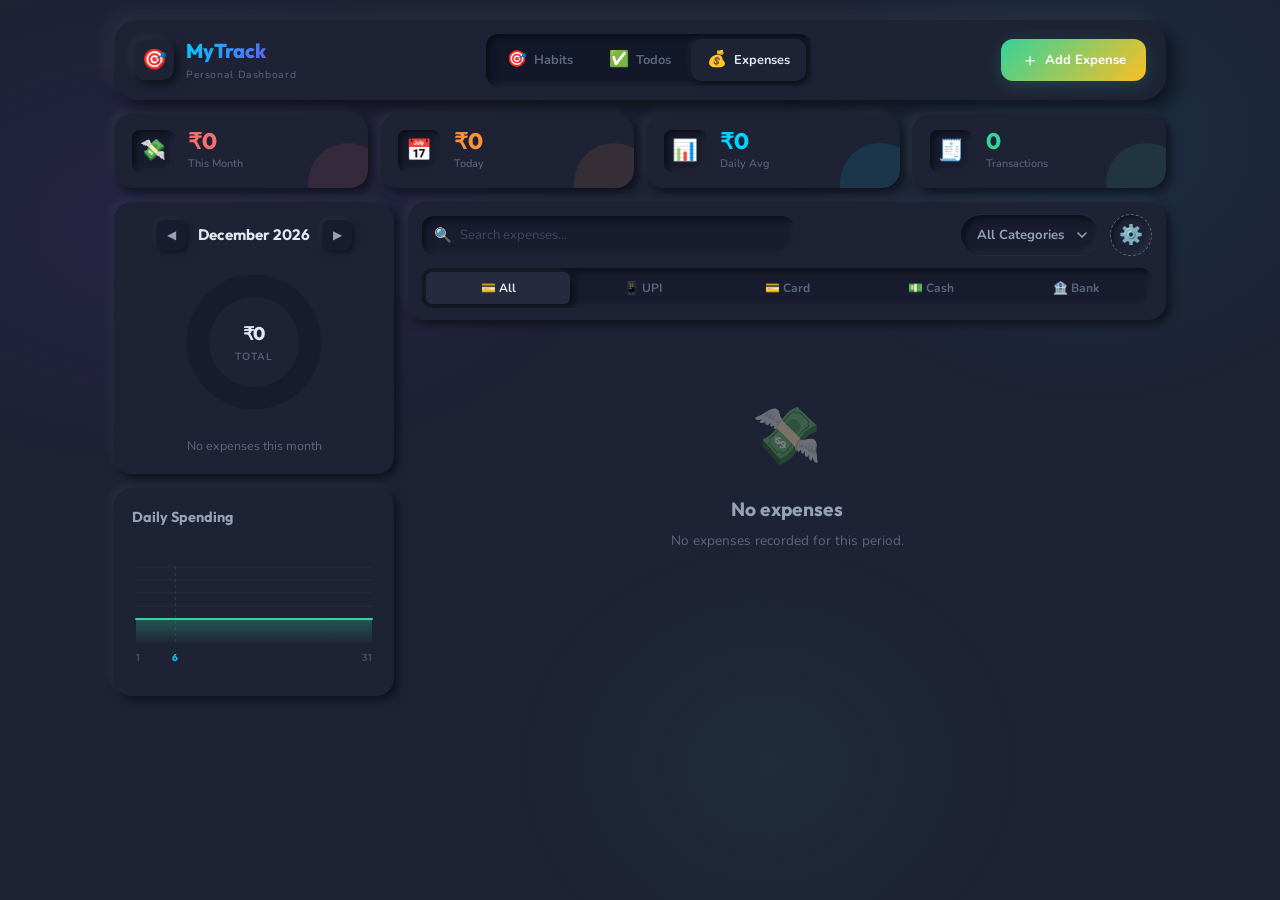
==== expenses.html @ 6739857d "Daily Spending -> Perfection ✨" ====
<!DOCTYPE html>
<html lang="en">

<head>
  <meta charset="UTF-8">
  <meta name="viewport" content="width=device-width, initial-scale=1.0">
  <title>MyTrack — Expenses</title>
  <link rel="stylesheet" href="shared.css">
  <link rel="stylesheet" href="expenses.css">
  <link rel="icon" type="image/png" href="icon-192.png">
  <link rel="manifest" href="manifest.json">
  <meta name="theme-color" content="#0f172a">
  <link rel="apple-touch-icon" href="icon-192.png">
</head>

<body>
  <div class="app">

    <nav class="topnav">
      <a href="index.html" class="topnav__brand">
        <div class="topnav__logo">🎯</div>
        <div>
          <div class="topnav__name">MyTrack</div>
          <div class="topnav__tagline">Personal Dashboard</div>
        </div>
      </a>
      <div class="topnav__links">
        <a href="index.html" class="topnav__link"><span class="topnav__link-icon">🎯</span><span>Habits</span></a>
        <a href="todos.html" class="topnav__link"><span class="topnav__link-icon">✅</span><span>Todos</span></a>
        <a href="expenses.html" class="topnav__link active"><span
            class="topnav__link-icon">💰</span><span>Expenses</span></a>
      </div>
      <button class="btn-primary" id="btnAddExp"
        style="background:var(--grad-money);box-shadow:0 4px 18px var(--green-dim);">
        <span style="font-size:1.1rem;font-weight:300">＋</span> Add Expense
      </button>
    </nav>

    <!-- SUMMARY CARDS -->
    <section class="exp-stats" id="expStats">
      <div class="estat estat--spent">
        <div class="estat__icon">💸</div>
        <div>
          <div class="estat__value" id="statSpent">₹0</div>
          <div class="estat__label">This Month</div>
        </div>
        <div class="estat__glow"></div>
      </div>
      <div class="estat estat--today">
        <div class="estat__icon">📅</div>
        <div>
          <div class="estat__value" id="statToday">₹0</div>
          <div class="estat__label">Today</div>
        </div>
        <div class="estat__glow"></div>
      </div>
      <div class="estat estat--avg">
        <div class="estat__icon">📊</div>
        <div>
          <div class="estat__value" id="statAvg">₹0</div>
          <div class="estat__label">Daily Avg</div>
        </div>
        <div class="estat__glow"></div>
      </div>
      <div class="estat estat--count">
        <div class="estat__icon">🧾</div>
        <div>
          <div class="estat__value" id="statCount">0</div>
          <div class="estat__label">Transactions</div>
        </div>
        <div class="estat__glow"></div>
      </div>
    </section>

    <!-- MONTH NAV + MAIN CONTENT -->
    <div class="exp-layout">

      <!-- LEFT: chart + breakdown -->
      <div class="exp-left">
        <div class="exp-card" id="chartCard">
          <div class="exp-card__header">
            <div class="month-nav">
              <button class="month-btn" id="prevMonth">◀</button>
              <span class="month-label" id="monthLabel">March 2026</span>
              <button class="month-btn" id="nextMonth">▶</button>
            </div>
          </div>
          <!-- Donut chart -->
          <div class="donut-wrap">
            <svg id="donutSvg" viewBox="0 0 200 200" class="donut-svg"></svg>
            <div class="donut-center">
              <div class="donut-total" id="donutTotal">₹0</div>
              <div class="donut-label">Total</div>
            </div>
          </div>
          <!-- Legend -->
          <div class="chart-legend" id="chartLegend"></div>
        </div>

        <!-- Line chart - daily -->
        <div class="exp-card" id="barCard">
          <div class="exp-card__title">Daily Spending</div>
          <div class="line-chart-wrap" id="lineChartWrap">
            <svg id="lineChartSvg" class="line-chart-svg"></svg>
            <div class="line-chart-labels" id="lineChartLabels"></div>
            <div class="line-tooltip" id="lineTooltip"></div>
          </div>
        </div>
      </div>

      <div class="exp-right">
        <div class="exp-filters">
          <div style="display: flex; gap: 10px; align-items: center; width: 100%; flex-wrap: wrap;">
            <div class="search-wrap" style="flex: 1; min-width: 180px; margin: 0;">
              <span class="search-icon">🔍</span>
              <input type="text" id="searchExp" class="search-input" placeholder="Search expenses…">
            </div>

            <div style="display: flex; gap: 10px; flex: 1; min-width: 180px; justify-content: flex-end;">
              <select id="filterCatSelect" class="cat-filter-select" title="Filter by Category" style="flex: 1;">
                <option value="all">All Categories</option>
              </select>

              <button class="filter-chip" id="btnManageCats" title="Manage Categories"
                style="background:transparent;border:1px dashed var(--t3);color:var(--t2);width:42px;height:42px;padding:0;display:flex;align-items:center;justify-content:center;font-size:1.2rem;margin:0;border-radius:50%;line-height:1;flex-shrink:0;">⚙️</button>
            </div>
          </div>

          <div class="pay-segment" id="payFilterBtns">
            <button class="pay-seg-btn active" data-pay="all" title="All Payments">💳 All</button>
            <button class="pay-seg-btn" data-pay="upi" title="UPI">📱 UPI</button>
            <button class="pay-seg-btn" data-pay="card" title="Card">💳 Card</button>
            <button class="pay-seg-btn" data-pay="cash" title="Cash">💵 Cash</button>
            <button class="pay-seg-btn" data-pay="netbanking" title="NetBanking" style="border-right: none;">🏦
              Bank</button>
          </div>
        </div>

        <div id="expList"></div>
      </div>
    </div>
  </div>

  <!-- MODAL -->
  <div class="modal-overlay" id="expModal">
    <div class="modal">
      <button class="modal__close" id="modalClose">✕</button>
      <h2 class="modal__title" id="expModalTitle">Add Expense</h2>

      <div style="display:grid;grid-template-columns:1fr 1fr;gap:12px;">
        <div class="modal__field" style="grid-column:1/-1">
          <label class="modal__label">Description</label>
          <input class="modal__input" type="text" id="expDesc" placeholder="e.g. Lunch at cafe">
        </div>
        <div class="modal__field">
          <label class="modal__label">Amount (₹)</label>
          <input class="modal__input" type="number" id="expAmount" placeholder="0.00" min="0" step="0.01">
        </div>
        <div class="modal__field">
          <label class="modal__label">Date</label>
          <input class="modal__input" type="date" id="expDate">
        </div>
        <div class="modal__field">
          <label class="modal__label">Category</label>
          <select class="modal__select" id="expCat"></select>
        </div>
        <div class="modal__field">
          <label class="modal__label">Payment</label>
          <select class="modal__select" id="expPayment">
            <option value="cash">💵 Cash</option>
            <option value="upi">📱 UPI</option>
            <option value="card">💳 Card</option>
            <option value="netbanking">🏦 Net Banking</option>
          </select>
        </div>
        <div class="modal__field" style="grid-column:1/-1">
          <label class="modal__label">Notes (optional)</label>
          <input class="modal__input" type="text" id="expNotes" placeholder="Any extra detail…">
        </div>
      </div>

      <div class="modal__actions">
        <button class="modal__btn modal__btn--cancel" id="expCancel">Cancel</button>
        <button class="modal__btn modal__btn--primary" id="expSave" style="background:var(--grad-money);">Save</button>
      </div>
    </div>
  </div>

  <!-- CATEGORY MANAGEMENT MODAL -->
  <div class="modal-overlay" id="catModal">
    <div class="modal" style="max-height: 85vh; display: flex; flex-direction: column;">
      <button class="modal__close" id="catModalClose">✕</button>
      <h2 class="modal__title">Manage Categories</h2>

      <div id="catManageList"
        style="flex: 1; overflow-y: auto; display: flex; flex-direction: column; gap: 10px; margin-bottom: 20px; padding-right: 4px;">
        <!-- JS fills this dynamically -->
      </div>

      <button class="modal__btn modal__btn--primary" id="btnAddNewCat"
        style="background:var(--grad-primary);width:100%;">＋ Add New Category</button>
    </div>
  </div>

  <script src="db.js"></script>
  <script>
    if ('serviceWorker' in navigator) {
      navigator.serviceWorker.register('sw.js').catch(err => console.error(err));
    }
  </script>
  <script src="expenses.js"></script>
</body>

</html>
---- shared.css ----
/* ============================================================
   MYTRACK SUITE — Shared Design System
   Dark Neumorphism  |  Outfit + Nunito
   ============================================================ */
@import url('https://fonts.googleapis.com/css2?family=Outfit:wght@400;500;600;700;800&family=Nunito:wght@300;400;500;600;700&display=swap');

:root {
  --bg: #1e2235;
  --bg-raised: #252a3f;
  --bg-deep: #181c2e;
  --bg-deeper: #13172a;

  --sh-light: rgba(255, 255, 255, 0.055);
  --sh-dark: rgba(0, 0, 0, 0.52);
  --neu-out: 8px 8px 18px var(--sh-dark), -8px -8px 18px var(--sh-light);
  --neu-out-sm: 4px 4px 10px var(--sh-dark), -4px -4px 10px var(--sh-light);
  --neu-out-xs: 2px 2px 6px var(--sh-dark), -2px -2px 6px var(--sh-light);
  --neu-in: inset 5px 5px 12px var(--sh-dark), inset -5px -5px 12px var(--sh-light);
  --neu-in-sm: inset 3px 3px 7px var(--sh-dark), inset -3px -3px 7px var(--sh-light);
  --neu-in-xs: inset 2px 2px 4px var(--sh-dark), inset -2px -2px 4px var(--sh-light);

  --cyan: #00d4ff;
  --cyan-dim: rgba(0, 212, 255, 0.18);
  --cyan-glow: rgba(0, 212, 255, 0.30);
  --purple: #7c3aed;
  --purple-dim: rgba(124, 58, 237, 0.18);
  --green: #34d399;
  --green-dim: rgba(52, 211, 153, 0.20);
  --green-glow: rgba(52, 211, 153, 0.30);
  --orange: #fb923c;
  --orange-dim: rgba(251, 146, 60, 0.20);
  --pink: #f472b6;
  --pink-dim: rgba(244, 114, 182, 0.20);
  --red: #f87171;
  --red-dim: rgba(248, 113, 113, 0.20);
  --yellow: #fbbf24;
  --yellow-dim: rgba(251, 191, 36, 0.20);

  --grad-primary: linear-gradient(135deg, #00d4ff, #7c3aed);
  --grad-success: linear-gradient(135deg, #34d399, #00d4ff);
  --grad-fire: linear-gradient(135deg, #fb923c, #f87171);
  --grad-money: linear-gradient(135deg, #34d399, #fbbf24);
  --grad-todo: linear-gradient(135deg, #f472b6, #7c3aed);

  --t1: #e2e8f0;
  --t2: #94a3b8;
  --t3: #5a6880;
  --t4: #3d4a60;

  --r-xs: 8px;
  --r-sm: 12px;
  --r-md: 18px;
  --r-lg: 24px;
  --r-xl: 32px;
  --ease: cubic-bezier(0.4, 0, 0.2, 1);
  --spring: cubic-bezier(0.34, 1.56, 0.64, 1);
}

*,
*::before,
*::after {
  margin: 0;
  padding: 0;
  box-sizing: border-box;
}

html {
  font-size: 16px;
  scroll-behavior: smooth;
}

body {
  font-family: 'Nunito', sans-serif;
  background: var(--bg);
  color: var(--t1);
  min-height: 100vh;
  overflow-x: hidden;
  line-height: 1.6;
}

body::before {
  content: '';
  position: fixed;
  inset: 0;
  background: radial-gradient(ellipse 55% 45% at 15% 25%, rgba(124, 58, 237, 0.09) 0%, transparent 60%), radial-gradient(ellipse 45% 55% at 85% 15%, rgba(0, 212, 255, 0.07) 0%, transparent 55%), radial-gradient(ellipse 40% 50% at 60% 85%, rgba(52, 211, 153, 0.06) 0%, transparent 50%);
  pointer-events: none;
  z-index: 0;
}

h1,
h2,
h3,
h4 {
  font-family: 'Outfit', sans-serif;
  line-height: 1.2;
}

::-webkit-scrollbar {
  width: 5px;
}

::-webkit-scrollbar-track {
  background: var(--bg-deeper);
}

::-webkit-scrollbar-thumb {
  background: var(--bg-raised);
  border-radius: 10px;
}

::-webkit-scrollbar-thumb:hover {
  background: var(--purple);
}

/* ── APP SHELL ── */
.app {
  position: relative;
  z-index: 1;
  max-width: 1100px;
  margin: 0 auto;
  padding: 20px 24px 60px;
  min-height: 100vh;
}

/* ── TOP NAV ── */
.topnav {
  display: flex;
  align-items: center;
  justify-content: space-between;
  padding: 14px 20px;
  margin-bottom: 14px;
  background: var(--bg);
  border-radius: var(--r-lg);
  box-shadow: var(--neu-out);
  animation: slideDown 0.45s var(--ease) both;
}

@keyframes slideDown {
  from {
    opacity: 0;
    transform: translateY(-14px);
  }

  to {
    opacity: 1;
    transform: translateY(0);
  }
}

.topnav__brand {
  display: flex;
  align-items: center;
  gap: 12px;
  text-decoration: none;
}

.topnav__logo {
  width: 40px;
  height: 40px;
  background: var(--bg);
  border-radius: var(--r-sm);
  box-shadow: var(--neu-out-sm);
  display: flex;
  align-items: center;
  justify-content: center;
  font-size: 20px;
}

.topnav__name {
  font-family: 'Outfit', sans-serif;
  font-size: 1.25rem;
  font-weight: 800;
  background: var(--grad-primary);
  -webkit-background-clip: text;
  -webkit-text-fill-color: transparent;
  background-clip: text;
}

.topnav__tagline {
  font-size: 0.65rem;
  color: var(--t3);
  letter-spacing: 0.06em;
}

.topnav__links {
  display: flex;
  gap: 4px;
  background: var(--bg-deeper);
  border-radius: var(--r-sm);
  padding: 5px;
  box-shadow: var(--neu-in-sm);
}

.topnav__link {
  display: flex;
  align-items: center;
  gap: 7px;
  padding: 8px 16px;
  border-radius: 10px;
  text-decoration: none;
  color: var(--t3);
  font-family: 'Nunito', sans-serif;
  font-weight: 700;
  font-size: 0.8rem;
  transition: all 0.25s var(--ease);
  white-space: nowrap;
}

.topnav__link:hover {
  color: var(--t2);
}

.topnav__link.active {
  background: var(--bg);
  color: var(--t1);
  box-shadow: var(--neu-out-xs);
}

.topnav__link-icon {
  font-size: 1rem;
}

/* ── PAGE HEADER ── */
.page-header {
  display: flex;
  align-items: center;
  justify-content: space-between;
  margin-bottom: 16px;
  animation: fadeUp 0.4s var(--ease) both;
}

.page-title {
  font-family: 'Outfit', sans-serif;
  font-size: 1.6rem;
  font-weight: 800;
  letter-spacing: -0.02em;
}

.page-subtitle {
  font-size: 0.78rem;
  color: var(--t3);
  margin-top: 2px;
}

@keyframes fadeUp {
  from {
    opacity: 0;
    transform: translateY(10px);
  }

  to {
    opacity: 1;
    transform: translateY(0);
  }
}

/* ── BTN PRIMARY ── */
.btn-primary {
  display: flex;
  align-items: center;
  gap: 6px;
  padding: 9px 20px;
  border: none;
  border-radius: var(--r-sm);
  color: #fff;
  font-family: 'Nunito', sans-serif;
  font-weight: 700;
  font-size: 0.82rem;
  cursor: pointer;
  transition: all 0.3s var(--ease);
  box-shadow: var(--neu-out-sm);
}

.btn-primary:hover {
  transform: translateY(-2px);
}

.btn-primary:active {
  transform: translateY(0);
}

/* ── MODAL ── */
.modal-overlay {
  position: fixed;
  inset: 0;
  background: rgba(10, 12, 24, 0.88);
  backdrop-filter: blur(10px);
  display: flex;
  align-items: center;
  justify-content: center;
  z-index: 1000;
  opacity: 0;
  visibility: hidden;
  transition: all 0.3s var(--ease);
}

.modal-overlay.open {
  opacity: 1;
  visibility: visible;
}

.modal {
  background: var(--bg);
  border-radius: var(--r-xl);
  padding: 32px;
  box-shadow: var(--neu-out), 0 30px 70px rgba(0, 0, 0, 0.55);
  width: 90%;
  max-width: 520px;
  transform: scale(0.9) translateY(20px);
  transition: transform 0.38s var(--spring);
  position: relative;
  max-height: 90vh;
  overflow-y: auto;
}

.modal-overlay.open .modal {
  transform: scale(1) translateY(0);
}

.modal__close {
  position: absolute;
  top: 16px;
  right: 16px;
  width: 30px;
  height: 30px;
  border: none;
  border-radius: 8px;
  background: var(--bg-deep);
  color: var(--t3);
  box-shadow: var(--neu-out-xs);
  font-size: 11px;
  cursor: pointer;
  display: flex;
  align-items: center;
  justify-content: center;
  transition: all 0.2s var(--ease);
}

.modal__close:hover {
  color: var(--t1);
  box-shadow: var(--neu-in-xs);
}

.modal__title {
  font-family: 'Outfit', sans-serif;
  font-size: 1.35rem;
  font-weight: 800;
  margin-bottom: 20px;
  background: var(--grad-primary);
  -webkit-background-clip: text;
  -webkit-text-fill-color: transparent;
  background-clip: text;
}

.modal__field {
  margin-bottom: 16px;
}

.modal__label {
  display: block;
  font-size: 0.7rem;
  font-weight: 700;
  color: var(--t3);
  text-transform: uppercase;
  letter-spacing: 0.1em;
  margin-bottom: 7px;
}

.modal__input,
.modal__select,
.modal__textarea {
  width: 100%;
  padding: 11px 14px;
  border: none;
  border-radius: var(--r-sm);
  background: var(--bg-deep);
  box-shadow: var(--neu-in-sm);
  color: var(--t1);
  font-family: 'Nunito', sans-serif;
  font-size: 0.9rem;
  transition: all 0.3s var(--ease);
  outline: none;
}

.modal__input:focus,
.modal__select:focus,
.modal__textarea:focus {
  box-shadow: var(--neu-in-sm), 0 0 0 2px var(--cyan-dim);
}

.modal__input::placeholder,
.modal__textarea::placeholder {
  color: var(--t4);
}

.modal__select {
  cursor: pointer;
  appearance: none;
  background-image: url("data:image/svg+xml,%3Csvg xmlns='http://www.w3.org/2000/svg' width='12' height='8' viewBox='0 0 12 8'%3E%3Cpath d='M1 1l5 5 5-5' stroke='%235a6880' stroke-width='1.5' fill='none' stroke-linecap='round'/%3E%3C/svg%3E");
  background-repeat: no-repeat;
  background-position: right 14px center;
}

.modal__select option {
  background: var(--bg-deep);
}

.modal__textarea {
  resize: vertical;
  min-height: 80px;
}

.modal__actions {
  display: flex;
  gap: 10px;
  margin-top: 20px;
}

.modal__btn {
  flex: 1;
  padding: 12px;
  border: none;
  border-radius: var(--r-sm);
  font-family: 'Nunito', sans-serif;
  font-weight: 700;
  font-size: 0.88rem;
  cursor: pointer;
  transition: all 0.25s var(--ease);
}

.modal__btn--primary {
  color: #fff;
  box-shadow: 0 4px 18px var(--cyan-dim);
}

.modal__btn--primary:hover {
  transform: translateY(-2px);
}

.modal__btn--cancel {
  background: var(--bg-deep);
  color: var(--t2);
  box-shadow: var(--neu-in-sm);
}

.modal__btn--cancel:hover {
  box-shadow: var(--neu-out-xs);
  background: var(--bg-raised);
  color: var(--t1);
}

.modal__btn--danger {
  background: var(--red);
  color: #fff;
  box-shadow: 0 4px 14px var(--red-dim);
}

.modal__btn--danger:hover {
  transform: translateY(-2px);
  box-shadow: 0 6px 20px var(--red-dim);
}

/* ── EMPTY STATE ── */
.empty-state {
  text-align: center;
  padding: 60px 40px;
  color: var(--t3);
}

.empty-state__icon {
  font-size: 3.5rem;
  margin-bottom: 16px;
  opacity: 0.4;
}

.empty-state__title {
  font-family: 'Outfit', sans-serif;
  font-size: 1.2rem;
  font-weight: 700;
  color: var(--t2);
  margin-bottom: 8px;
}

.empty-state__text {
  font-size: 0.85rem;
  max-width: 340px;
  margin: 0 auto 20px;
  line-height: 1.7;
}

/* ── CHIP / BADGE ── */
.chip {
  display: inline-flex;
  align-items: center;
  gap: 4px;
  padding: 3px 10px;
  border-radius: 20px;
  font-size: 0.68rem;
  font-weight: 700;
  letter-spacing: 0.03em;
}

/* ── RESPONSIVE NAV ── */
@media(max-width:900px) {
  .topnav {
    flex-wrap: wrap;
    gap: 14px;
  }

  .topnav__links {
    order: 3;
    width: 100%;
    justify-content: space-around;
    margin-top: 4px;
  }
}

@media(max-width:700px) {
  .topnav {
    padding: 14px 16px;
    position: relative;
  }

  .topnav__link {
    flex: 1;
    justify-content: center;
    padding: 10px;
  }

  .topnav__link span:not(.topnav__link-icon) {
    display: none;
  }

  .topnav__link-icon {
    font-size: 1.25rem;
    margin: 0;
  }

  /* Ensure the right-side actions can wrap gracefully */
  .topnav>*:last-child:not(.topnav__links) {
    display: flex;
    flex-wrap: wrap;
    justify-content: flex-end;
    gap: 8px;
  }
}

@media(max-width:550px) {
  .app {
    padding: 12px 12px 40px;
  }

  .modal {
    padding: 22px;
    width: 96%;
  }

  /* Complete vertical stacking for mobile to prevent scattering */
  .topnav>*:last-child:not(.topnav__links) {
    order: 4;
    width: 100%;
    justify-content: center;
    margin-top: 8px;
  }

  .btn-primary,
  .btn-add-habit {
    width: 100%;
    justify-content: center;
  }

  .btn-settings {
    position: absolute;
    top: 22px;
    right: 20px;
    margin: 0 !important;
  }
}
---- expenses.css ----
/* ── EXPENSES PAGE ── */
.exp-stats {
  display: grid;
  grid-template-columns: repeat(4, 1fr);
  gap: 12px;
  margin-bottom: 14px;
}

.estat {
  background: var(--bg);
  border-radius: var(--r-md);
  padding: 16px 18px;
  box-shadow: var(--neu-out-sm);
  display: flex;
  align-items: center;
  gap: 14px;
  position: relative;
  overflow: hidden;
  transition: all 0.3s var(--ease);
  animation: fadeUp 0.5s var(--ease) both;
}

.estat:nth-child(1) {
  animation-delay: 0.05s;
}

.estat:nth-child(2) {
  animation-delay: 0.10s;
}

.estat:nth-child(3) {
  animation-delay: 0.15s;
}

.estat:nth-child(4) {
  animation-delay: 0.20s;
}

@keyframes fadeUp {
  from {
    opacity: 0;
    transform: translateY(10px);
  }

  to {
    opacity: 1;
    transform: translateY(0);
  }
}

.estat:hover {
  transform: translateY(-3px);
  box-shadow: 10px 10px 22px var(--sh-dark), -10px -10px 22px var(--sh-light);
}

.estat__icon {
  width: 42px;
  height: 42px;
  border-radius: var(--r-xs);
  box-shadow: var(--neu-in-sm);
  background: var(--bg-deep);
  display: flex;
  align-items: center;
  justify-content: center;
  font-size: 1.3rem;
  flex-shrink: 0;
}

.estat__value {
  font-family: 'Outfit', sans-serif;
  font-size: 1.4rem;
  font-weight: 800;
  line-height: 1;
  letter-spacing: -0.02em;
}

.estat__label {
  font-size: 0.68rem;
  color: var(--t3);
  margin-top: 3px;
  font-weight: 500;
}

.estat--spent .estat__value {
  color: var(--red);
}

.estat--today .estat__value {
  color: var(--orange);
}

.estat--avg .estat__value {
  color: var(--cyan);
}

.estat--count .estat__value {
  color: var(--green);
}

.estat__glow {
  position: absolute;
  bottom: -35px;
  right: -20px;
  width: 80px;
  height: 80px;
  border-radius: 50%;
  opacity: 0.1;
  pointer-events: none;
  transition: opacity 0.3s var(--ease);
}

.estat:hover .estat__glow {
  opacity: 0.22;
}

.estat--spent .estat__glow {
  background: var(--red);
}

.estat--today .estat__glow {
  background: var(--orange);
}

.estat--avg .estat__glow {
  background: var(--cyan);
}

.estat--count .estat__glow {
  background: var(--green);
}

/* TWO-COL LAYOUT */
.exp-layout {
  display: grid;
  grid-template-columns: 280px 1fr;
  gap: 14px;
  align-items: start;
}

.exp-left {
  display: flex;
  flex-direction: column;
  gap: 14px;
}

.exp-right {
  display: flex;
  flex-direction: column;
  gap: 12px;
}

/* CARD */
.exp-card {
  background: var(--bg);
  border-radius: var(--r-md);
  padding: 18px;
  box-shadow: var(--neu-out-sm);
  overflow: hidden;
}

.exp-card__header {
  margin-bottom: 12px;
}

.exp-card__title {
  font-family: 'Outfit', sans-serif;
  font-weight: 700;
  font-size: 0.9rem;
  color: var(--t2);
  margin-bottom: 12px;
}

/* MONTH NAV */
.month-nav {
  display: flex;
  align-items: center;
  justify-content: center;
  gap: 12px;
}

.month-btn {
  width: 30px;
  height: 30px;
  border: none;
  border-radius: 8px;
  background: var(--bg-deep);
  color: var(--t2);
  font-size: 12px;
  cursor: pointer;
  display: flex;
  align-items: center;
  justify-content: center;
  box-shadow: var(--neu-out-xs);
  transition: all 0.2s var(--ease);
}

.month-btn:hover {
  color: var(--cyan);
  transform: scale(1.1);
}

.month-label {
  font-family: 'Outfit', sans-serif;
  font-weight: 700;
  font-size: 0.95rem;
  color: var(--t1);
}

/* DONUT CHART */
.donut-wrap {
  position: relative;
  width: 160px;
  height: 160px;
  margin: 0 auto 14px;
}

.donut-svg {
  width: 160px;
  height: 160px;
}

.donut-center {
  position: absolute;
  inset: 0;
  display: flex;
  flex-direction: column;
  align-items: center;
  justify-content: center;
}

.donut-total {
  font-family: 'Outfit', sans-serif;
  font-size: 1.15rem;
  font-weight: 800;
  color: var(--t1);
  letter-spacing: -0.02em;
}

.donut-label {
  font-size: 0.65rem;
  color: var(--t3);
  font-weight: 600;
  text-transform: uppercase;
  letter-spacing: 0.08em;
}

/* LEGEND */
.chart-legend {
  display: flex;
  flex-direction: column;
  gap: 6px;
}

.legend-item {
  display: flex;
  align-items: center;
  gap: 8px;
  font-size: 0.78rem;
}

.legend-dot {
  width: 10px;
  height: 10px;
  border-radius: 50%;
  flex-shrink: 0;
}

.legend-name {
  flex: 1;
  color: var(--t2);
  font-weight: 500;
}

.legend-amount {
  font-family: 'Outfit', sans-serif;
  font-weight: 700;
  color: var(--t1);
}

.legend-pct {
  color: var(--t3);
  font-size: 0.7rem;
  min-width: 32px;
  text-align: right;
}

/* BAR CHART */
.line-chart-wrap {
  position: relative;
  width: 100%;
  height: 135px;
  margin-top: 14px;
}

.line-chart-svg {
  width: 100%;
  height: 105px;
  display: block;
  overflow: visible;
}

.line-chart-labels {
  display: flex;
  justify-content: space-between;
  padding: 0 2px;
  margin-top: 3px;
}

.line-chart-label {
  font-size: 0.55rem;
  color: var(--t4);
  font-weight: 600;
  text-align: center;
  flex: 1;
}

.line-chart-label.today-lbl {
  color: var(--cyan);
}

.line-tooltip {
  position: absolute;
  background: var(--bg-raised);
  color: var(--t1);
  font-size: 0.7rem;
  font-family: 'Outfit', sans-serif;
  font-weight: 700;
  padding: 8px 14px;
  border-radius: 8px;
  box-shadow: 0 10px 30px rgba(0, 0, 0, 0.6), var(--neu-out-sm);
  pointer-events: none;
  white-space: nowrap;
  transform: translate(-50%, -100%);
  opacity: 0;
  transition: opacity 0.15s var(--ease), left 0.08s linear, top 0.08s linear;
  z-index: 20;
  margin-top: -8px;
  text-align: center;
}

.line-tooltip.visible {
  opacity: 1;
}

/* FILTERS */
.exp-filters {
  display: flex;
  flex-direction: column;
  gap: 8px;
  padding: 12px 14px;
  background: var(--bg);
  border-radius: var(--r-md);
  box-shadow: var(--neu-out-sm);
}

.exp-filters-row {
  display: flex;
  align-items: center;
  gap: 6px;
  flex-wrap: wrap;
}

.filter-chip {
  display: inline-flex;
  align-items: center;
  gap: 5px;
  padding: 5px 12px;
  border: none;
  border-radius: 20px;
  background: var(--bg-deep);
  color: var(--t3);
  font-family: 'Nunito', sans-serif;
  font-weight: 700;
  font-size: 0.73rem;
  cursor: pointer;
  transition: all 0.2s var(--ease);
  box-shadow: var(--neu-in-xs);
  white-space: nowrap;
}

.filter-chip:hover {
  color: var(--t2);
  box-shadow: var(--neu-out-xs);
}

.filter-chip.active {
  background: var(--bg-raised);
  color: var(--t1);
  box-shadow: var(--neu-out-xs);
}

.filter-chip-dot {
  width: 7px;
  height: 7px;
  border-radius: 50%;
  flex-shrink: 0;
}

.cat-filter-select {
  background: var(--bg-deep) url("data:image/svg+xml,%3Csvg xmlns='http://www.w3.org/2000/svg' width='10' height='6' viewBox='0 0 10 6'%3E%3Cpath d='M1 1l4 4 4-4' stroke='%2394a3b8' stroke-width='1.5' fill='none' stroke-linecap='round'/%3E%3C/svg%3E") no-repeat right 12px center;
  padding: 0 32px 0 16px;
  height: 42px;
  border-radius: 21px;
  margin: 0;
  appearance: none;
  -webkit-appearance: none;
  cursor: pointer;
  border: 1px solid rgba(255, 255, 255, 0.05);
  color: var(--t2);
  font-family: 'Nunito', sans-serif;
  font-weight: 700;
  font-size: 0.82rem;
  box-shadow: var(--neu-in-sm);
  transition: all 0.2s var(--ease);
  max-width: 140px;
  text-overflow: ellipsis;
  white-space: nowrap;
  overflow: hidden;
  flex-shrink: 0;
}

.cat-filter-select:hover,
.cat-filter-select:focus {
  color: var(--t1);
  box-shadow: var(--neu-in-sm), 0 0 0 2px rgba(255, 255, 255, 0.05);
  outline: none;
}

.pay-segment {
  display: flex;
  background: var(--bg-deep);
  border-radius: var(--r-sm);
  padding: 4px;
  box-shadow: var(--neu-in-sm);
  width: 100%;
  overflow-x: auto;
  -webkit-overflow-scrolling: touch;
  margin-top: 4px;
}

.pay-segment::-webkit-scrollbar {
  display: none;
}

.pay-seg-btn {
  flex: 1;
  border: none;
  background: transparent;
  color: var(--t3);
  font-family: 'Nunito', sans-serif;
  font-weight: 700;
  font-size: 0.75rem;
  padding: 8px 12px;
  border-radius: 6px;
  cursor: pointer;
  transition: all 0.3s var(--ease);
  white-space: nowrap;
  text-align: center;
}

.pay-seg-btn:hover {
  color: var(--t2);
}

.pay-seg-btn.active {
  background: var(--bg-raised);
  color: var(--t1);
  box-shadow: var(--neu-out-sm);
}

.search-wrap {
  display: flex;
  align-items: center;
  gap: 8px;
  background: var(--bg-deep);
  border-radius: var(--r-sm);
  padding: 8px 12px;
  box-shadow: var(--neu-in-sm);
  width: 100%;
}

.search-icon {
  font-size: 0.9rem;
}

.search-input {
  border: none;
  background: transparent;
  color: var(--t1);
  font-family: 'Nunito', sans-serif;
  font-size: 0.82rem;
  outline: none;
  width: 100%;
}

.search-input::placeholder {
  color: var(--t4);
}

/* EXPENSE LIST */
.exp-list-header {
  display: grid;
  grid-template-columns: 1fr 100px 70px minmax(80px, auto);
  gap: 8px;
  padding: 6px 14px;
  font-size: 0.65rem;
  font-weight: 700;
  color: var(--t3);
  text-transform: uppercase;
  letter-spacing: 0.08em;
}

.exp-item {
  display: grid;
  grid-template-columns: 1fr 100px 70px minmax(80px, auto);
  gap: 8px;
  align-items: center;
  padding: 10px 14px;
  margin-bottom: 6px;
  background: var(--bg);
  border-radius: var(--r-sm);
  box-shadow: var(--neu-out-xs);
  transition: all 0.2s var(--ease);
  animation: fadeUp 0.3s var(--ease) both;
}

.exp-item:hover {
  transform: translateX(3px);
  box-shadow: var(--neu-out-sm);
}

.exp-item__desc {
  font-weight: 600;
  font-size: 0.88rem;
  color: var(--t1);
}

.exp-item__sub {
  font-size: 0.68rem;
  color: var(--t3);
  margin-top: 2px;
}

.exp-item__cat {
  display: flex;
  align-items: center;
  gap: 5px;
  font-size: 0.72rem;
  color: var(--t2);
}

.cat-dot {
  width: 8px;
  height: 8px;
  border-radius: 50%;
  flex-shrink: 0;
}

.exp-item__date {
  font-size: 0.72rem;
  color: var(--t3);
}

.exp-item__right {
  display: flex;
  align-items: center;
  justify-content: flex-end;
  gap: 6px;
  flex-wrap: nowrap;
}

.exp-item__amount {
  font-family: 'Outfit', sans-serif;
  font-weight: 800;
  font-size: 0.92rem;
  color: var(--red);
  white-space: nowrap;
}

.exp-item__actions {
  display: flex;
  gap: 3px;
  flex-shrink: 0;
}

.exp-action-btn {
  width: 26px;
  height: 26px;
  border: none;
  border-radius: 6px;
  background: var(--bg-deep);
  color: var(--t3);
  font-size: 11px;
  cursor: pointer;
  display: flex;
  align-items: center;
  justify-content: center;
  box-shadow: var(--neu-in-xs);
  transition: all 0.2s var(--ease);
}

.exp-action-btn:hover {
  color: var(--t1);
  background: var(--bg-raised);
  box-shadow: var(--neu-out-xs);
}

.exp-action-btn.del:hover {
  color: var(--red);
}

@media(max-width:900px) {
  .exp-stats {
    grid-template-columns: 1fr 1fr;
  }

  .exp-layout {
    grid-template-columns: 1fr;
  }

  .exp-left {
    flex-direction: row;
    flex-wrap: wrap;
  }

  .exp-card {
    flex: 1;
    min-width: 200px;
  }
}

@media(max-width:600px) {
  .exp-stats {
    grid-template-columns: 1fr 1fr;
  }

  .cat-filter-select {
    flex: 1;
    max-width: none;
  }

  .pay-seg-btn {
    padding: 6px 4px;
    font-size: 0.70rem;
    letter-spacing: -0.02em;
  }

  .exp-item {
    grid-template-columns: 1fr auto;
  }

  .exp-item__cat,
  .exp-item__date {
    display: none;
  }

  .exp-list-header {
    grid-template-columns: 1fr auto;
  }

  .exp-list-header span:nth-child(2),
  .exp-list-header span:nth-child(3) {
    display: none;
  }
}
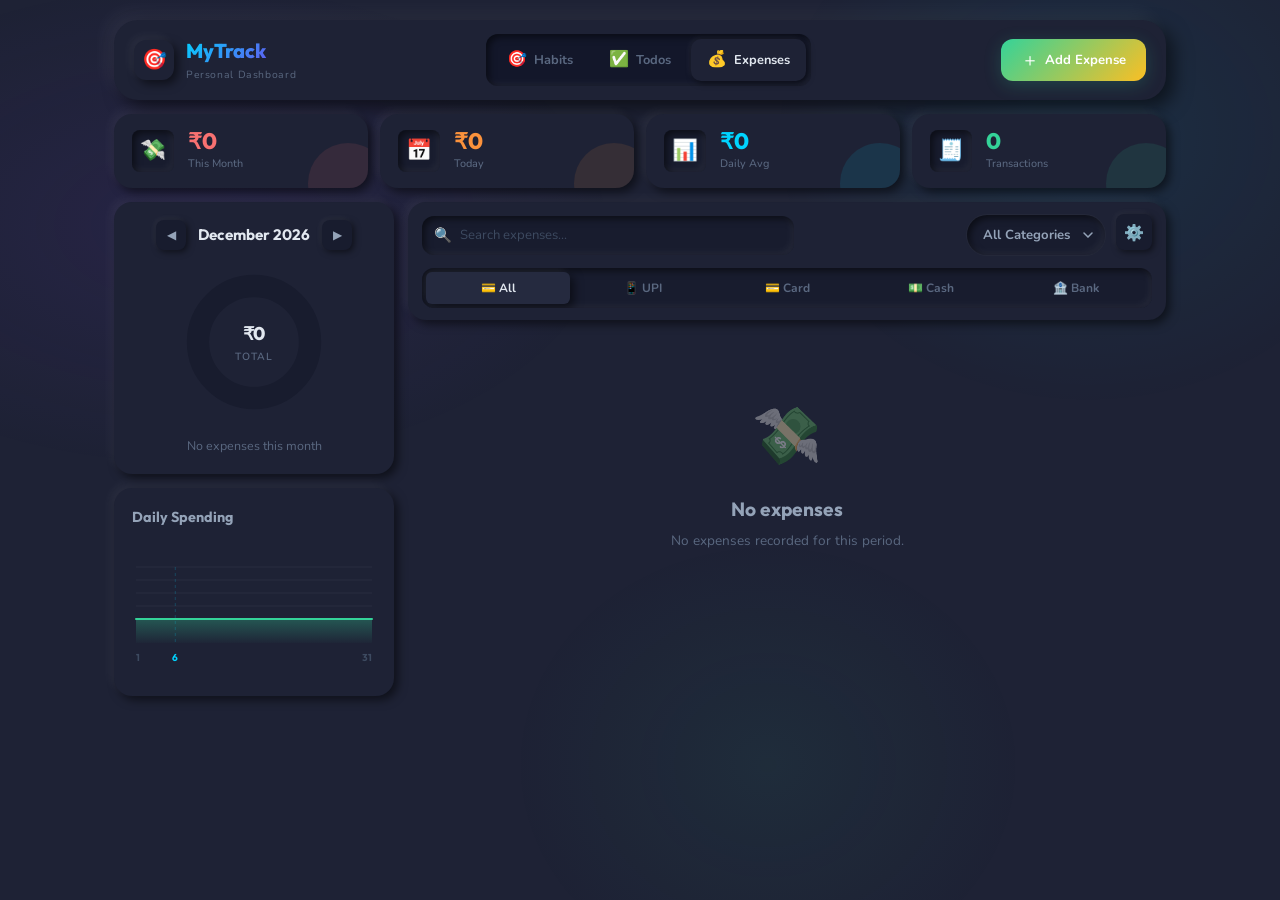
==== commit 89682bd7: "✨ v0.0.3 - Incomplete First - Toaster Messages - Mobile View Font Fixed - Emojis Fixed" ====
--- a/expenses.html
+++ b/expenses.html
@@ -121,8 +121,7 @@
                 <option value="all">All Categories</option>
               </select>
 
-              <button class="filter-chip" id="btnManageCats" title="Manage Categories"
-                style="background:transparent;border:1px dashed var(--t3);color:var(--t2);width:42px;height:42px;padding:0;display:flex;align-items:center;justify-content:center;font-size:1.2rem;margin:0;border-radius:50%;line-height:1;flex-shrink:0;">⚙️</button>
+              <button class="btn-icon" id="btnManageCats" title="Manage Categories">⚙️</button>
             </div>
           </div>
 
--- a/shared.css
+++ b/shared.css
@@ -569,10 +569,36 @@
     justify-content: center;
   }
 
-  .btn-settings {
+  nav .btn-settings {
     position: absolute;
     top: 22px;
     right: 20px;
     margin: 0 !important;
   }
+}
+
+.btn-settings {
+  width: 36px;
+  height: 36px;
+  border: none;
+  border-radius: var(--r-xs);
+  background: var(--bg-deep);
+  color: var(--t2);
+  font-size: 1rem;
+  cursor: pointer;
+  display: flex;
+  align-items: center;
+  justify-content: center;
+  box-shadow: var(--neu-out-xs);
+  transition: all 0.2s var(--ease);
+  flex-shrink: 0;
+}
+
+.btn-settings:hover {
+  color: var(--cyan);
+  box-shadow: var(--neu-out-sm);
+}
+
+.btn-settings:active {
+  box-shadow: var(--neu-in-xs);
 }
--- a/expenses.css
+++ b/expenses.css
@@ -426,6 +426,32 @@
   outline: none;
 }
 
+.btn-icon {
+  width: 36px;
+  height: 36px;
+  border: none;
+  border-radius: var(--r-xs);
+  background: var(--bg-deep);
+  color: var(--t2);
+  font-size: 1rem;
+  cursor: pointer;
+  display: flex;
+  align-items: center;
+  justify-content: center;
+  box-shadow: var(--neu-out-xs);
+  transition: all 0.2s var(--ease);
+  flex-shrink: 0;
+}
+
+.btn-icon:hover {
+  color: var(--cyan);
+  box-shadow: var(--neu-out-sm);
+}
+
+.btn-icon:active {
+  box-shadow: var(--neu-in-xs);
+}
+
 .pay-segment {
   display: flex;
   background: var(--bg-deep);
@@ -634,6 +660,25 @@
     grid-template-columns: 1fr 1fr;
   }
 
+  .estat {
+    padding: 10px 12px;
+    gap: 8px;
+  }
+
+  .estat__icon {
+    width: 32px;
+    height: 32px;
+    font-size: 1rem;
+  }
+
+  .estat__value {
+    font-size: 1.1rem;
+  }
+
+  .estat__label {
+    font-size: 0.6rem;
+  }
+
   .cat-filter-select {
     flex: 1;
     max-width: none;
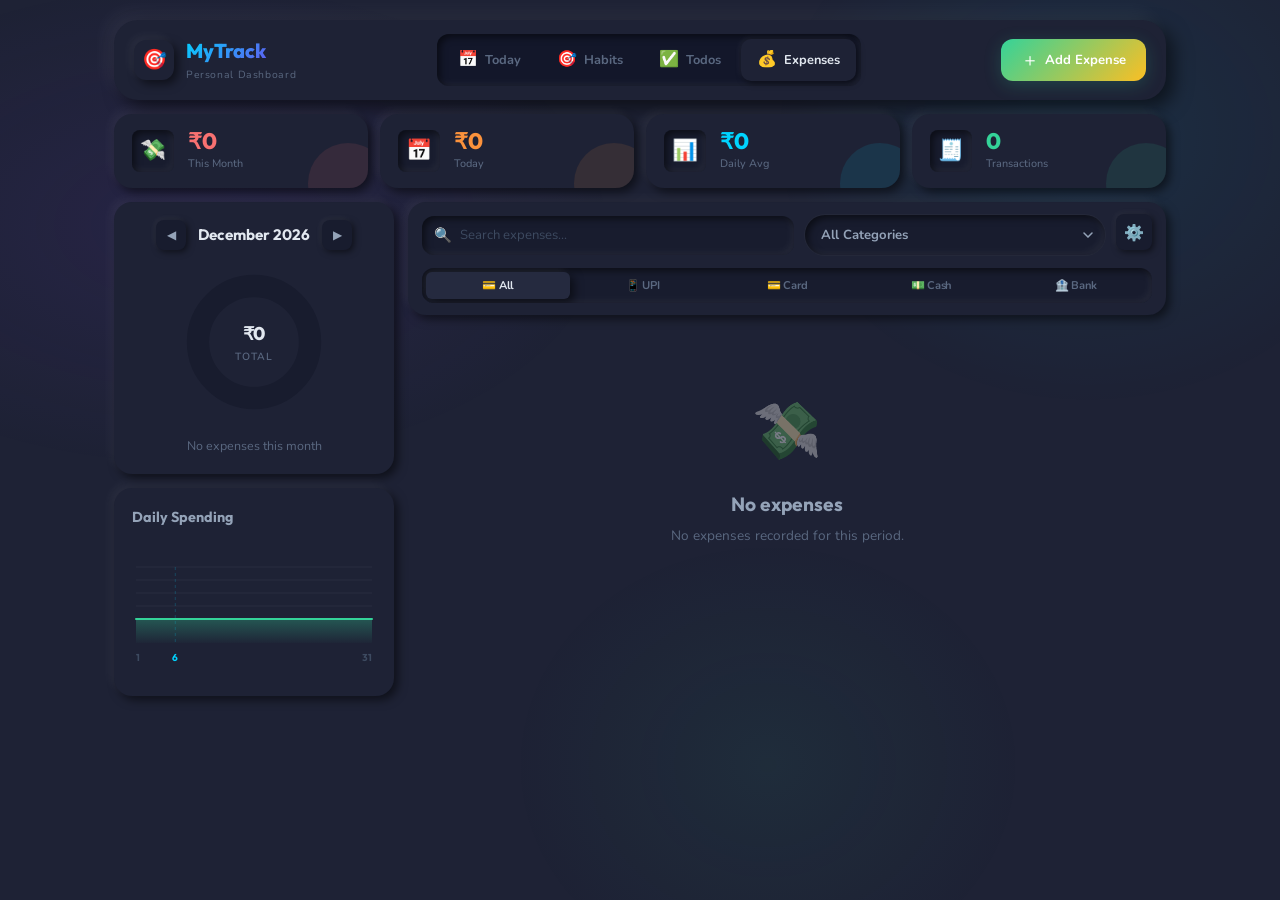
==== commit 79983334: "Today Page ✨" ====
--- a/expenses.html
+++ b/expenses.html
@@ -25,7 +25,8 @@
         </div>
       </a>
       <div class="topnav__links">
-        <a href="index.html" class="topnav__link"><span class="topnav__link-icon">🎯</span><span>Habits</span></a>
+        <a href="index.html" class="topnav__link"><span class="topnav__link-icon">📅</span><span>Today</span></a>
+        <a href="habits.html" class="topnav__link"><span class="topnav__link-icon">🎯</span><span>Habits</span></a>
         <a href="todos.html" class="topnav__link"><span class="topnav__link-icon">✅</span><span>Todos</span></a>
         <a href="expenses.html" class="topnav__link active"><span
             class="topnav__link-icon">💰</span><span>Expenses</span></a>
--- a/shared.css
+++ b/shared.css
@@ -601,4 +601,264 @@
 
 .btn-settings:active {
   box-shadow: var(--neu-in-xs);
+}
+
+/* ── TOAST NOTIFICATIONS ── */
+.toast-container {
+  position: fixed;
+  bottom: 24px;
+  right: 24px;
+  display: flex;
+  flex-direction: column;
+  gap: 10px;
+  z-index: 2000;
+  pointer-events: none;
+}
+
+.toast {
+  display: flex;
+  align-items: center;
+  gap: 12px;
+  padding: 14px 20px;
+  background: var(--bg);
+  border-radius: var(--r-sm);
+  box-shadow: var(--neu-out), 0 10px 40px rgba(0, 0, 0, 0.5);
+  color: var(--t1);
+  font-size: 0.88rem;
+  font-weight: 600;
+  pointer-events: auto;
+  animation: toastIn 0.35s var(--spring) both;
+  max-width: 340px;
+}
+
+.toast.toast--out {
+  animation: toastOut 0.25s var(--ease) forwards;
+}
+
+.toast__icon {
+  font-size: 1.2rem;
+  flex-shrink: 0;
+}
+
+.toast__message {
+  flex: 1;
+  line-height: 1.3;
+}
+
+.toast--success { border-left: 3px solid var(--green); }
+.toast--success .toast__icon { color: var(--green); }
+
+.toast--error { border-left: 3px solid var(--red); }
+.toast--error .toast__icon { color: var(--red); }
+
+.toast--info { border-left: 3px solid var(--cyan); }
+.toast--info .toast__icon { color: var(--cyan); }
+
+@keyframes toastIn {
+  from { opacity: 0; transform: translateX(100%) scale(0.8); }
+  to { opacity: 1; transform: translateX(0) scale(1); }
+}
+
+@keyframes toastOut {
+  from { opacity: 1; transform: translateX(0) scale(1); }
+  to { opacity: 0; transform: translateX(100%) scale(0.8); }
+}
+
+/* Mobile toast positioning */
+@media(max-width: 500px) {
+  .toast-container {
+    left: 16px;
+    right: 16px;
+    bottom: 16px;
+  }
+  
+  .toast {
+    max-width: 100%;
+  }
+}
+
+/* ── MOBILE TOUCH TARGETS ── */
+@media(max-width: 700px) {
+  .topnav__link {
+    min-height: 44px;
+    min-width: 44px;
+  }
+  
+  .habit-toggle {
+    min-width: 44px;
+    min-height: 44px;
+  }
+  
+  .habit-toggle__visual {
+    width: 32px;
+    height: 32px;
+  }
+  
+  .btn-settings {
+    width: 44px;
+    height: 44px;
+  }
+}
+
+/* ── NAV MOBILE FIX ── */
+@media(max-width: 900px) {
+  .topnav {
+    align-items: center;
+    position: relative;
+  }
+  
+  .topnav__brand {
+    flex-shrink: 0;
+  }
+  
+  .topnav__links {
+    position: static;
+    flex: 1;
+    justify-content: flex-end;
+    gap: 4px;
+    order: 3;
+    width: auto;
+    margin-top: 0;
+  }
+  
+  .topnav .btn-settings {
+    position: static;
+    flex-shrink: 0;
+    margin-left: 8px;
+    order: 4;
+  }
+}
+
+/* ── SETTINGS DROPDOWN ── */
+.settings-dropdown {
+  margin-bottom: 12px;
+}
+
+.settings-dropdown__trigger {
+  width: 100%;
+  display: flex;
+  align-items: center;
+  gap: 10px;
+  padding: 14px 16px;
+  background: var(--bg);
+  border: none;
+  border-radius: var(--r-sm);
+  color: var(--t1);
+  font-family: 'Nunito', sans-serif;
+  font-size: 0.95rem;
+  font-weight: 600;
+  cursor: pointer;
+  box-shadow: var(--neu-out-sm);
+  transition: all 0.25s var(--ease);
+}
+
+.settings-dropdown__trigger:hover {
+  transform: translateY(-2px);
+  box-shadow: var(--neu-out), 0 4px 12px rgba(0, 212, 255, 0.15);
+}
+
+.settings-dropdown__trigger:active {
+  transform: translateY(0);
+  box-shadow: var(--neu-in-sm);
+}
+
+.settings-dropdown__icon {
+  font-size: 1.1rem;
+}
+
+.settings-dropdown__label {
+  flex: 1;
+  text-align: left;
+}
+
+.settings-dropdown__arrow {
+  font-size: 0.7rem;
+  color: var(--t3);
+  transition: transform 0.3s var(--ease);
+}
+
+.settings-dropdown--open .settings-dropdown__arrow {
+  transform: rotate(90deg);
+}
+
+.settings-dropdown__content {
+  display: none;
+  padding: 16px;
+  margin-top: 8px;
+  background: var(--bg);
+  border-radius: var(--r-sm);
+  box-shadow: var(--neu-in-sm), inset 0 1px 0 rgba(255,255,255,0.05);
+}
+
+.settings-dropdown--open .settings-dropdown__content {
+  display: block;
+  animation: dropdownFadeIn 0.3s var(--ease);
+}
+
+@keyframes dropdownFadeIn {
+  from {
+    opacity: 0;
+    transform: translateY(-8px);
+  }
+  to {
+    opacity: 1;
+    transform: translateY(0);
+  }
+}
+
+/* ── IMPORT/EXPORT BUTTONS ── */
+.import-export-buttons {
+  display: flex;
+  gap: 12px;
+}
+
+.import-export-btn {
+  flex: 1;
+  display: flex;
+  align-items: center;
+  justify-content: center;
+  gap: 8px;
+  padding: 14px 16px;
+  background: var(--bg);
+  border: none;
+  border-radius: var(--r-sm);
+  color: var(--t1);
+  font-family: 'Nunito', sans-serif;
+  font-size: 0.88rem;
+  font-weight: 600;
+  cursor: pointer;
+  box-shadow: var(--neu-out-sm);
+  transition: all 0.25s var(--ease);
+}
+
+.import-export-btn:hover {
+  transform: translateY(-2px);
+  box-shadow: var(--neu-out), 0 4px 12px rgba(0, 212, 255, 0.15);
+}
+
+.import-export-btn:active {
+  transform: translateY(0);
+  box-shadow: var(--neu-in-sm);
+}
+
+.import-export-btn__icon {
+  font-size: 1rem;
+}
+
+.import-export-btn--import {
+  background: linear-gradient(135deg, var(--bg) 0%, var(--bg) 100%);
+  border-left: 3px solid var(--cyan);
+}
+
+.import-export-btn--export {
+  background: linear-gradient(135deg, var(--bg) 0%, var(--bg) 100%);
+  border-left: 3px solid var(--green);
+}
+
+.import-export-btn--import:hover {
+  border-left-color: var(--cyan);
+}
+
+.import-export-btn--export:hover {
+  border-left-color: var(--green);
 }
--- a/expenses.css
+++ b/expenses.css
@@ -678,6 +678,17 @@
   .estat__label {
     font-size: 0.6rem;
   }
+  
+  .exp-item {
+    padding: 12px;
+    font-size: 0.85rem;
+  }
+  
+  .exp-add-btn {
+    width: 100%;
+    justify-content: center;
+  }
+}
 
   .cat-filter-select {
     flex: 1;
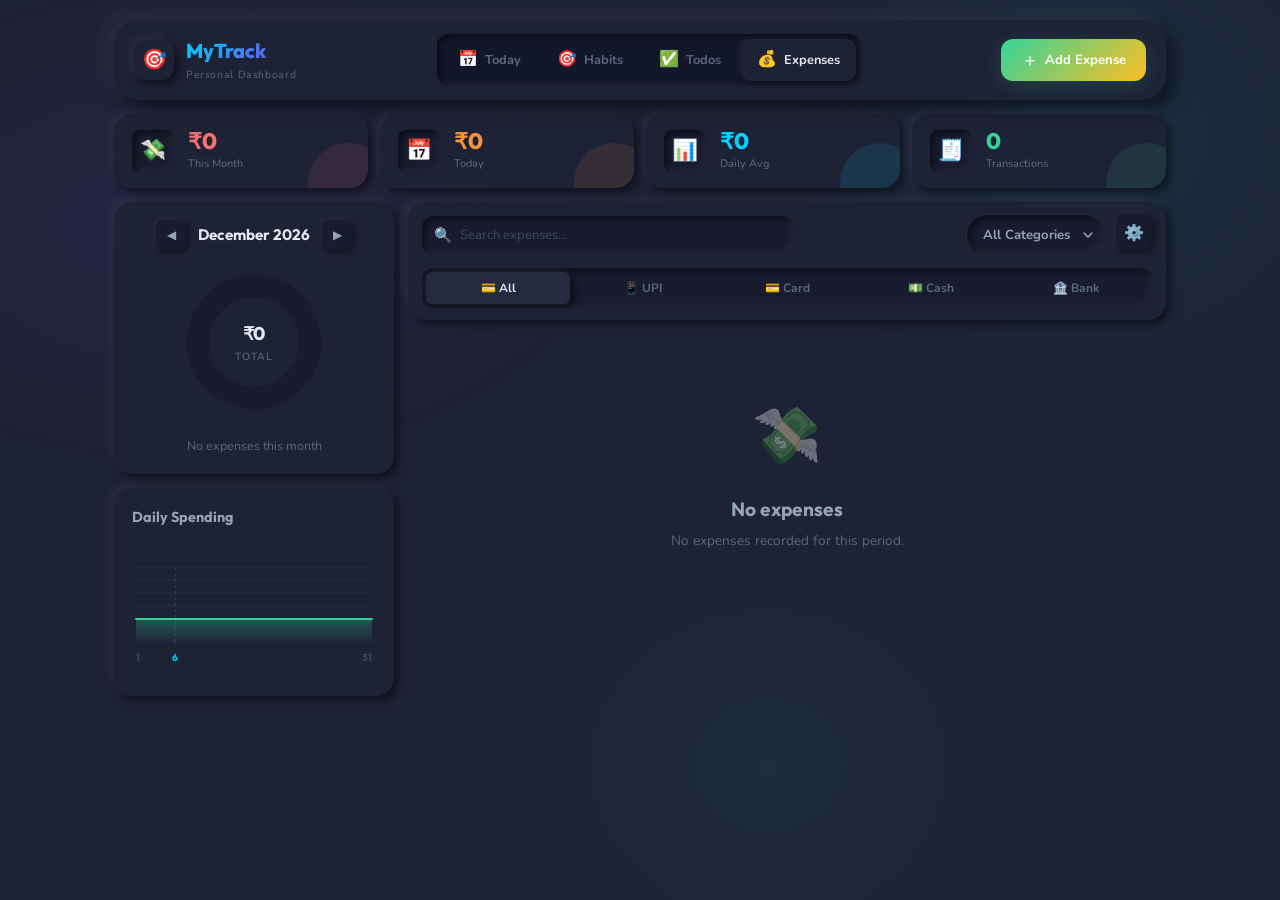
==== commit 4fbd1f49: "✨ v0.0.4 (Major) - Mobile View Improved - navbar for Mobile, gone down" ====
--- a/expenses.html
+++ b/expenses.html
@@ -33,7 +33,7 @@
       </div>
       <button class="btn-primary" id="btnAddExp"
         style="background:var(--grad-money);box-shadow:0 4px 18px var(--green-dim);">
-        <span style="font-size:1.1rem;font-weight:300">＋</span> Add Expense
+        <span style="font-size:1.1rem;font-weight:300">＋</span><span class="btn-text"> Add Expense</span>
       </button>
     </nav>
 
--- a/shared.css
+++ b/shared.css
@@ -133,6 +133,8 @@
   border-radius: var(--r-lg);
   box-shadow: var(--neu-out);
   animation: slideDown 0.45s var(--ease) both;
+  position: relative;
+  z-index: 100;
 }
 
 @keyframes slideDown {
@@ -210,13 +212,90 @@
   color: var(--t2);
 }
 
-.topnav__link.active {
+.topnav__link.active,
+.topnav__link--trigger.active {
   background: var(--bg);
   color: var(--t1);
   box-shadow: var(--neu-out-xs);
 }
 
 .topnav__link-icon {
+  font-size: 1rem;
+}
+
+.topnav__dropdown {
+  position: relative;
+}
+
+.topnav__link--trigger {
+  display: flex;
+  align-items: center;
+  gap: 7px;
+  padding: 8px 16px;
+  border-radius: 10px;
+  border: none;
+  color: var(--t3);
+  font-family: 'Nunito', sans-serif;
+  font-weight: 700;
+  font-size: 0.8rem;
+  transition: all 0.25s var(--ease);
+  white-space: nowrap;
+  cursor: pointer;
+  background: none;
+}
+
+.topnav__link--trigger:hover {
+  color: var(--t2);
+}
+
+.topnav__dropdown-menu {
+  position: absolute;
+  top: 100%;
+  left: 0;
+  margin-top: 6px;
+  min-width: 140px;
+  background: var(--bg-deeper);
+  border-radius: var(--r-sm);
+  box-shadow: var(--neu-out), 0 10px 30px rgba(0, 0, 0, 0.5);
+  opacity: 0;
+  visibility: hidden;
+  transform: translateY(-8px);
+  transition: all 0.2s var(--ease);
+  z-index: 1000;
+  overflow: hidden;
+}
+
+.topnav__dropdown.open .topnav__dropdown-menu {
+  opacity: 1;
+  visibility: visible;
+  transform: translateY(0);
+}
+
+.topnav__dropdown-item {
+  display: flex;
+  align-items: center;
+  gap: 8px;
+  padding: 10px 14px;
+  color: var(--t2);
+  text-decoration: none;
+  font-weight: 600;
+  font-size: 0.8rem;
+  transition: all 0.15s;
+  border-left: 2px solid transparent;
+}
+
+.topnav__dropdown-item:hover {
+  background: var(--bg-raised);
+  color: var(--t1);
+}
+
+.topnav__dropdown-item.active {
+  background: var(--bg-deep);
+  color: var(--cyan);
+  border-left-color: var(--cyan);
+}
+
+.topnav__dropdown-item span:first-child {
   font-size: 1rem;
 }
 
@@ -500,54 +579,85 @@
   letter-spacing: 0.03em;
 }
 
-/* ── RESPONSIVE NAV ── */
+/* ── RESPONSIVE BROWSER VIEW ── */
 @media(max-width:900px) {
   .topnav {
-    flex-wrap: wrap;
     gap: 14px;
   }
+}
+
+/* ── MOBILE NAV (BOTTOM BAR) ── */
+@media(max-width:700px) {
+  .app {
+    padding-bottom: 90px;
+  }
+
+  .topnav {
+    padding: 12px 16px;
+    animation: none;
+    transform: none;
+  }
 
   .topnav__links {
-    order: 3;
-    width: 100%;
+    position: fixed;
+    bottom: 0;
+    left: 0;
+    right: 0;
+    margin: 0;
+    padding: 8px 16px;
+    background: var(--bg-deep);
+    border-radius: 20px 20px 0 0;
+    box-shadow: 0 -10px 40px rgba(0, 0, 0, 0.4), inset 0 1px 0 rgba(255,255,255,0.05);
+    z-index: 1000;
+    display: flex;
     justify-content: space-around;
-    margin-top: 4px;
-  }
-}
-
-@media(max-width:700px) {
-  .topnav {
-    padding: 14px 16px;
-    position: relative;
-  }
-
-  .topnav__link {
-    flex: 1;
-    justify-content: center;
-    padding: 10px;
-  }
-
-  .topnav__link span:not(.topnav__link-icon) {
-    display: none;
+    align-items: center;
+  }
+
+  .topnav__link,
+  .topnav__link--trigger {
+    flex-direction: column;
+    gap: 4px;
+    padding: 8px 12px;
+    font-size: 0.65rem;
+    background: transparent;
+    box-shadow: none;
   }
 
   .topnav__link-icon {
-    font-size: 1.25rem;
+    font-size: 1.35rem;
     margin: 0;
   }
 
-  /* Ensure the right-side actions can wrap gracefully */
-  .topnav>*:last-child:not(.topnav__links) {
-    display: flex;
-    flex-wrap: wrap;
-    justify-content: flex-end;
-    gap: 8px;
+  .topnav__link.active,
+  .topnav__link--trigger.active {
+    background: transparent;
+    color: var(--cyan);
+    box-shadow: none;
+  }
+
+  .topnav__dropdown-menu {
+    top: auto;
+    bottom: 100%;
+    left: 50%;
+    margin-top: 0;
+    margin-bottom: 12px;
+    transform: translateX(-50%) translateY(12px);
+  }
+
+  .topnav__dropdown.open .topnav__dropdown-menu {
+    transform: translateX(-50%) translateY(0);
+  }
+
+  .topnav__dropdown-item {
+    padding: 14px 20px;
+    font-size: 0.9rem;
   }
 }
 
 @media(max-width:550px) {
   .app {
-    padding: 12px 12px 40px;
+    padding: 12px 12px 90px;
   }
 
   .modal {
@@ -555,25 +665,17 @@
     width: 96%;
   }
 
-  /* Complete vertical stacking for mobile to prevent scattering */
-  .topnav>*:last-child:not(.topnav__links) {
-    order: 4;
-    width: 100%;
-    justify-content: center;
-    margin-top: 8px;
+  .btn-text {
+    display: none;
   }
 
   .btn-primary,
   .btn-add-habit {
-    width: 100%;
+    width: 44px;
+    height: 44px;
+    padding: 0;
     justify-content: center;
-  }
-
-  nav .btn-settings {
-    position: absolute;
-    top: 22px;
-    right: 20px;
-    margin: 0 !important;
+    border-radius: var(--r-sm);
   }
 }
 
@@ -700,34 +802,7 @@
   }
 }
 
-/* ── NAV MOBILE FIX ── */
-@media(max-width: 900px) {
-  .topnav {
-    align-items: center;
-    position: relative;
-  }
-  
-  .topnav__brand {
-    flex-shrink: 0;
-  }
-  
-  .topnav__links {
-    position: static;
-    flex: 1;
-    justify-content: flex-end;
-    gap: 4px;
-    order: 3;
-    width: auto;
-    margin-top: 0;
-  }
-  
-  .topnav .btn-settings {
-    position: static;
-    flex-shrink: 0;
-    margin-left: 8px;
-    order: 4;
-  }
-}
+
 
 /* ── SETTINGS DROPDOWN ── */
 .settings-dropdown {
--- a/expenses.css
+++ b/expenses.css
@@ -656,6 +656,13 @@
 }
 
 @media(max-width:600px) {
+  .exp-left {
+    flex-direction: column;
+    flex-wrap: nowrap;
+  }
+}
+
+@media(max-width:600px) {
   .exp-stats {
     grid-template-columns: 1fr 1fr;
   }
@@ -688,7 +695,6 @@
     width: 100%;
     justify-content: center;
   }
-}
 
   .cat-filter-select {
     flex: 1;
@@ -696,7 +702,7 @@
   }
 
   .pay-seg-btn {
-    padding: 6px 4px;
+    padding: 10px 6px;
     font-size: 0.70rem;
     letter-spacing: -0.02em;
   }
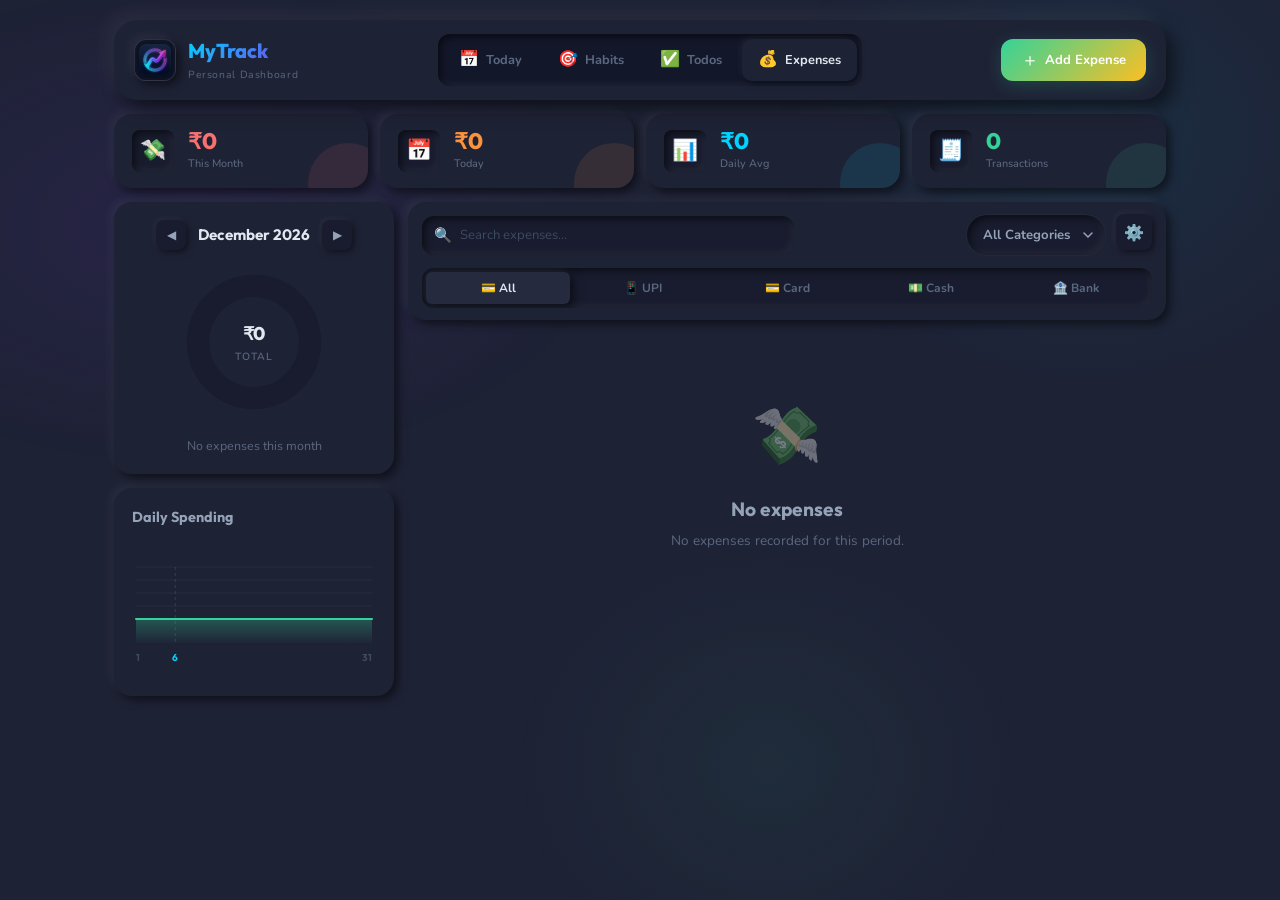
==== commit a10b626c: "+ New Logo & Week Switching" ====
--- a/expenses.html
+++ b/expenses.html
@@ -18,7 +18,9 @@
 
     <nav class="topnav">
       <a href="index.html" class="topnav__brand">
-        <div class="topnav__logo">🎯</div>
+        <div class="topnav__logo" aria-label="MyTrack Logo">
+          <img src="icon-192.png" alt="MyTrack" class="topnav__logo-img">
+        </div>
         <div>
           <div class="topnav__name">MyTrack</div>
           <div class="topnav__tagline">Personal Dashboard</div>
@@ -43,15 +45,15 @@
         <div class="estat__icon">💸</div>
         <div>
           <div class="estat__value" id="statSpent">₹0</div>
-          <div class="estat__label">This Month</div>
+          <div class="estat__label" id="statSpentLabel">This Month</div>
         </div>
         <div class="estat__glow"></div>
       </div>
       <div class="estat estat--today">
-        <div class="estat__icon">📅</div>
+        <div class="estat__icon" id="statTodayIcon">📅</div>
         <div>
           <div class="estat__value" id="statToday">₹0</div>
-          <div class="estat__label">Today</div>
+          <div class="estat__label" id="statTodayLabel">Today</div>
         </div>
         <div class="estat__glow"></div>
       </div>
--- a/shared.css
+++ b/shared.css
@@ -113,7 +113,8 @@
 }
 
 /* ── APP SHELL ── */
-.app {
+.app,
+#app {
   position: relative;
   z-index: 1;
   max-width: 1100px;
@@ -157,15 +158,68 @@
 }
 
 .topnav__logo {
-  width: 40px;
-  height: 40px;
-  background: var(--bg);
+  width: 42px;
+  height: 42px;
+  background: linear-gradient(135deg, rgba(37, 42, 63, 0.95), rgba(24, 28, 46, 0.95));
   border-radius: var(--r-sm);
-  box-shadow: var(--neu-out-sm);
+  box-shadow: var(--neu-out-sm), inset 0 1px 1px rgba(255, 255, 255, 0.08);
+  border: 1px solid rgba(255, 255, 255, 0.07);
   display: flex;
   align-items: center;
   justify-content: center;
-  font-size: 20px;
+  position: relative;
+  overflow: hidden;
+  transition: all 0.3s var(--ease);
+  flex-shrink: 0;
+}
+
+.topnav__logo::before {
+  content: '';
+  position: absolute;
+  inset: 0;
+  border-radius: inherit;
+  background: radial-gradient(circle at 70% 30%, rgba(0, 212, 255, 0.18), transparent 70%);
+  opacity: 0.8;
+  pointer-events: none;
+  transition: opacity 0.3s var(--ease);
+}
+
+.topnav__brand:hover .topnav__logo {
+  transform: translateY(-2px);
+  border-color: rgba(0, 212, 255, 0.4);
+  box-shadow: 
+    0 8px 24px -4px rgba(0, 212, 255, 0.3),
+    0 2px 10px rgba(124, 58, 237, 0.2),
+    var(--neu-out-sm);
+}
+
+.topnav__brand:hover .topnav__logo::before {
+  opacity: 1;
+}
+
+.topnav__logo-icon {
+  width: 28px;
+  height: 28px;
+  display: block;
+  transition: transform 0.4s var(--spring);
+}
+
+.topnav__logo-img {
+  width: 100%;
+  height: 100%;
+  object-fit: cover;
+  transform: scale(1.18);
+  display: block;
+  transition: transform 0.4s var(--spring);
+  border-radius: inherit;
+}
+
+.topnav__brand:hover .topnav__logo-icon {
+  transform: scale(1.08);
+}
+
+.topnav__brand:hover .topnav__logo-img {
+  transform: scale(1.28);
 }
 
 .topnav__name {
@@ -588,8 +642,9 @@
 
 /* ── MOBILE NAV (BOTTOM BAR) ── */
 @media(max-width:700px) {
-  .app {
-    padding-bottom: 90px;
+  .app,
+  #app {
+    padding-bottom: calc(110px + env(safe-area-inset-bottom, 0px));
   }
 
   .topnav {
@@ -656,8 +711,9 @@
 }
 
 @media(max-width:550px) {
-  .app {
-    padding: 12px 12px 90px;
+  .app,
+  #app {
+    padding: 12px 12px calc(110px + env(safe-area-inset-bottom, 0px));
   }
 
   .modal {
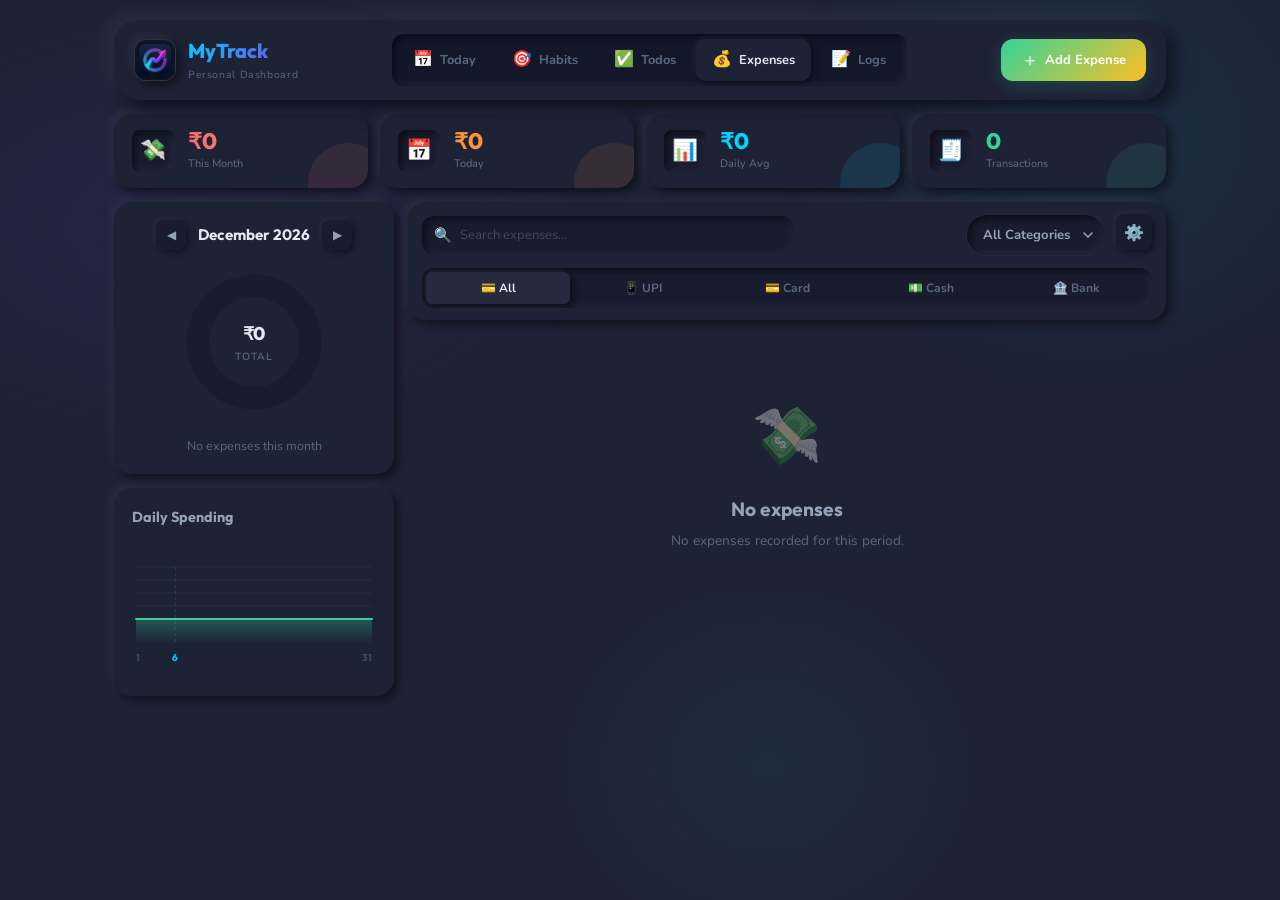
==== commit 8e616415: "+ Log Book" ====
--- a/expenses.html
+++ b/expenses.html
@@ -32,6 +32,7 @@
         <a href="todos.html" class="topnav__link"><span class="topnav__link-icon">✅</span><span>Todos</span></a>
         <a href="expenses.html" class="topnav__link active"><span
             class="topnav__link-icon">💰</span><span>Expenses</span></a>
+        <a href="logs.html" class="topnav__link"><span class="topnav__link-icon">📝</span><span>Logs</span></a>
       </div>
       <button class="btn-primary" id="btnAddExp"
         style="background:var(--grad-money);box-shadow:0 4px 18px var(--green-dim);">
